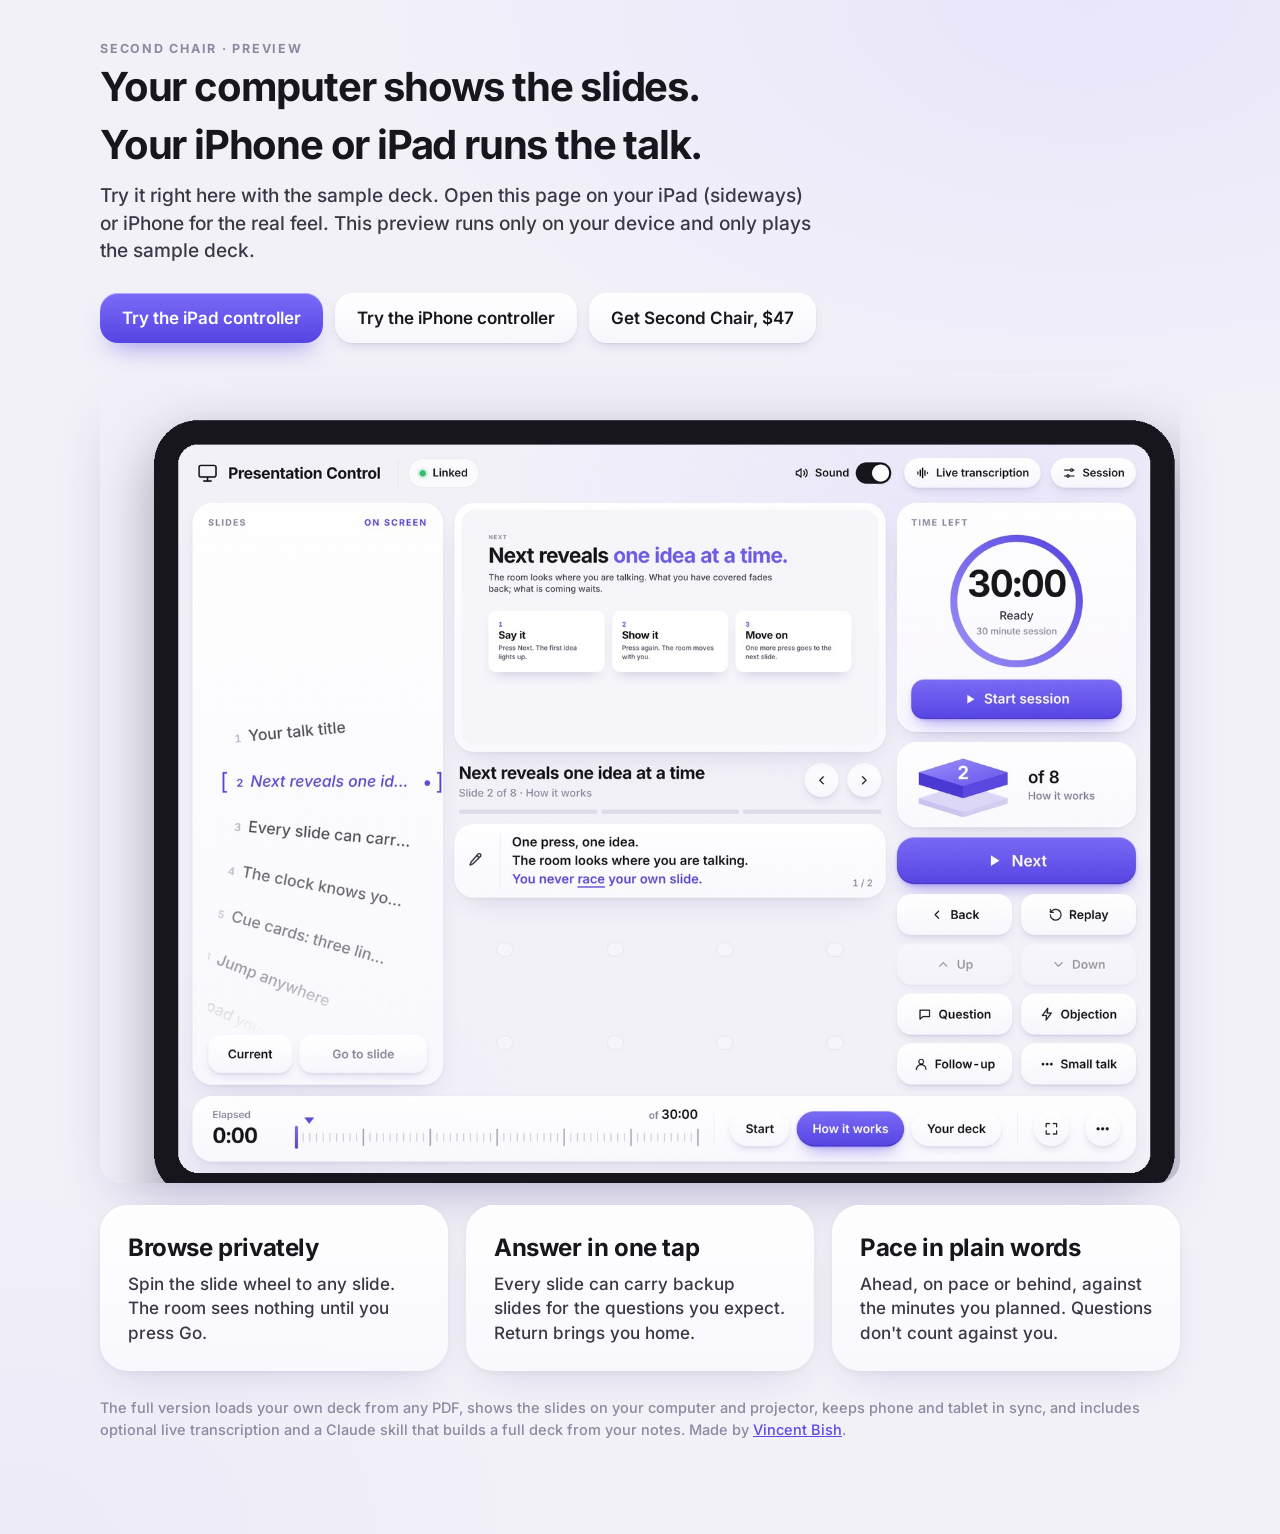
==== second-chair-preview/index.html @ 40d5d6bf "Portfolio: case studies, Second Chair media, CCHAC study work Co-Authored-By: Claude Opus 5.5 <norep" ====
<!doctype html><html lang="en"><head><meta charset="utf-8"><meta name="viewport" content="width=device-width, initial-scale=1">
<title>Second Chair: presentation control for iPhone and iPad (preview)</title>
<meta name="description" content="Try Second Chair in your browser: a presentation controller for iPhone and iPad with a slide wheel, plain-words pacing, cue cards and one-tap backup slides.">
<meta property="og:title" content="Second Chair: presentation control for iPhone and iPad"><meta property="og:image" content="https://vincentbish.com/second-chair/cover-ipad.jpg">
<link rel="stylesheet" href="ui.css"><style>.hero img{width:100%;border-radius:22px;display:block;box-shadow:0 30px 60px -30px rgba(50,40,120,.4)}.bar{display:flex;gap:12px;flex-wrap:wrap;margin:22px 0 30px}.card p{color:var(--ink2);margin:6px 0 0}</style></head><body><div class="wrap">
<div class="lab">Second Chair · Preview</div><h1>Your computer shows the slides.<br>Your iPhone or iPad runs the talk.</h1>
<p class="lede">Try it right here with the sample deck. Open this page on your iPad (sideways) or iPhone for the real feel. This preview runs only on your device and only plays the sample deck.</p>
<div class="bar"><a class="btn prim" href="ipad.html">Try the iPad controller</a><a class="btn" href="control.html">Try the iPhone controller</a><a class="btn" href="https://6622888999216.gumroad.com/l/second-chair">Get Second Chair, $47</a></div>
<div class="hero"><img src="cover-ipad.jpg" alt="The Second Chair iPad controller"></div>
<div class="grid3" style="margin-top:22px">
<div class="surf card"><h2>Browse privately</h2><p>Spin the slide wheel to any slide. The room sees nothing until you press Go.</p></div>
<div class="surf card"><h2>Answer in one tap</h2><p>Every slide can carry backup slides for the questions you expect. Return brings you home.</p></div>
<div class="surf card"><h2>Pace in plain words</h2><p>Ahead, on pace or behind, against the minutes you planned. Questions don't count against you.</p></div></div>
<p class="small mute" style="margin-top:26px">The full version loads your own deck from any PDF, shows the slides on your computer and projector, keeps phone and tablet in sync, and includes optional live transcription and a Claude skill that builds a full deck from your notes. Made by <a href="https://vincentbish.com">Vincent Bish</a>.</p>
</div></body></html>
---- second-chair-preview/ui.css ----
/* Shared look for the computer-side pages (home, Deck Loader). Same material as the tablet controller. */
@font-face{font-family:I;font-weight:400;src:url(inter-latin-400-normal.woff2)}@font-face{font-family:I;font-weight:500;src:url(inter-latin-500-normal.woff2)}
@font-face{font-family:I;font-weight:600;src:url(inter-latin-600-normal.woff2)}@font-face{font-family:I;font-weight:700;src:url(inter-latin-700-normal.woff2)}
:root{--ink:#17161C;--ink2:#3A3846;--mute:#8C89A0;--hair:rgba(40,30,100,.09);--v1:#7A6CF7;--v2:#5644E3;--v:#5B4BE6;--vsoft:#ECE9FD;--spring:cubic-bezier(.34,1.56,.64,1)}
*{box-sizing:border-box}
html{background:radial-gradient(1200px 700px at 85% 0%,#E9E5FB 0,transparent 60%),radial-gradient(900px 600px at 0% 100%,#ECEAF6 0,transparent 60%),#F2F1F8;min-height:100%}
body{margin:0;font:500 17px/1.45 I,system-ui,sans-serif;color:var(--ink);padding:40px 24px 80px}
.wrap{max-width:1080px;margin:0 auto}
h1{font-size:40px;letter-spacing:-1.2px;margin:0;font-weight:700}h2{font-size:24px;letter-spacing:-.4px;margin:0 0 6px;font-weight:700}
.lede{color:var(--ink2);font-size:19px;margin:8px 0 28px;max-width:720px}
.lab{font-size:12.5px;font-weight:700;letter-spacing:.14em;color:var(--mute);text-transform:uppercase}
.surf{background:linear-gradient(180deg,rgba(255,255,255,.95),rgba(250,249,254,.9));border-radius:28px;padding:26px 28px;box-shadow:0 1px 0 #fff inset,0 18px 40px -18px rgba(50,40,120,.16),0 2px 6px rgba(50,40,120,.05)}
.grid3{display:grid;grid-template-columns:repeat(3,1fr);gap:18px}@media(max-width:900px){.grid3{grid-template-columns:1fr}}
.btn{display:inline-flex;align-items:center;justify-content:center;gap:8px;height:50px;padding:0 22px;border-radius:18px;border:0;cursor:pointer;font:600 17px I,system-ui;color:var(--ink);text-decoration:none;
 background:linear-gradient(180deg,#fff,#F7F6FC);box-shadow:0 1px 0 #fff inset,0 6px 14px -6px rgba(50,40,120,.22),0 1px 2px rgba(50,40,120,.08);transition:transform .3s var(--spring)}
.btn:active{transform:translateY(2px) scale(.98)}
.btn.prim{color:#fff;background:linear-gradient(180deg,var(--v1),var(--v2));box-shadow:0 1px 0 rgba(255,255,255,.4) inset,0 14px 26px -12px rgba(86,68,227,.6)}
.btn[disabled]{opacity:.45;pointer-events:none}
.mute{color:var(--mute)}.small{font-size:14.5px}
input[type=text],input[type=number],select,textarea{font:500 16px I,system-ui;color:var(--ink);border:0;border-radius:12px;background:#F4F3F9;box-shadow:inset 0 0 0 1px var(--hair);padding:10px 12px;width:100%}
textarea{resize:vertical;min-height:74px}
input:focus,select:focus,textarea:focus{outline:2px solid var(--v1)}
a{color:var(--v)}
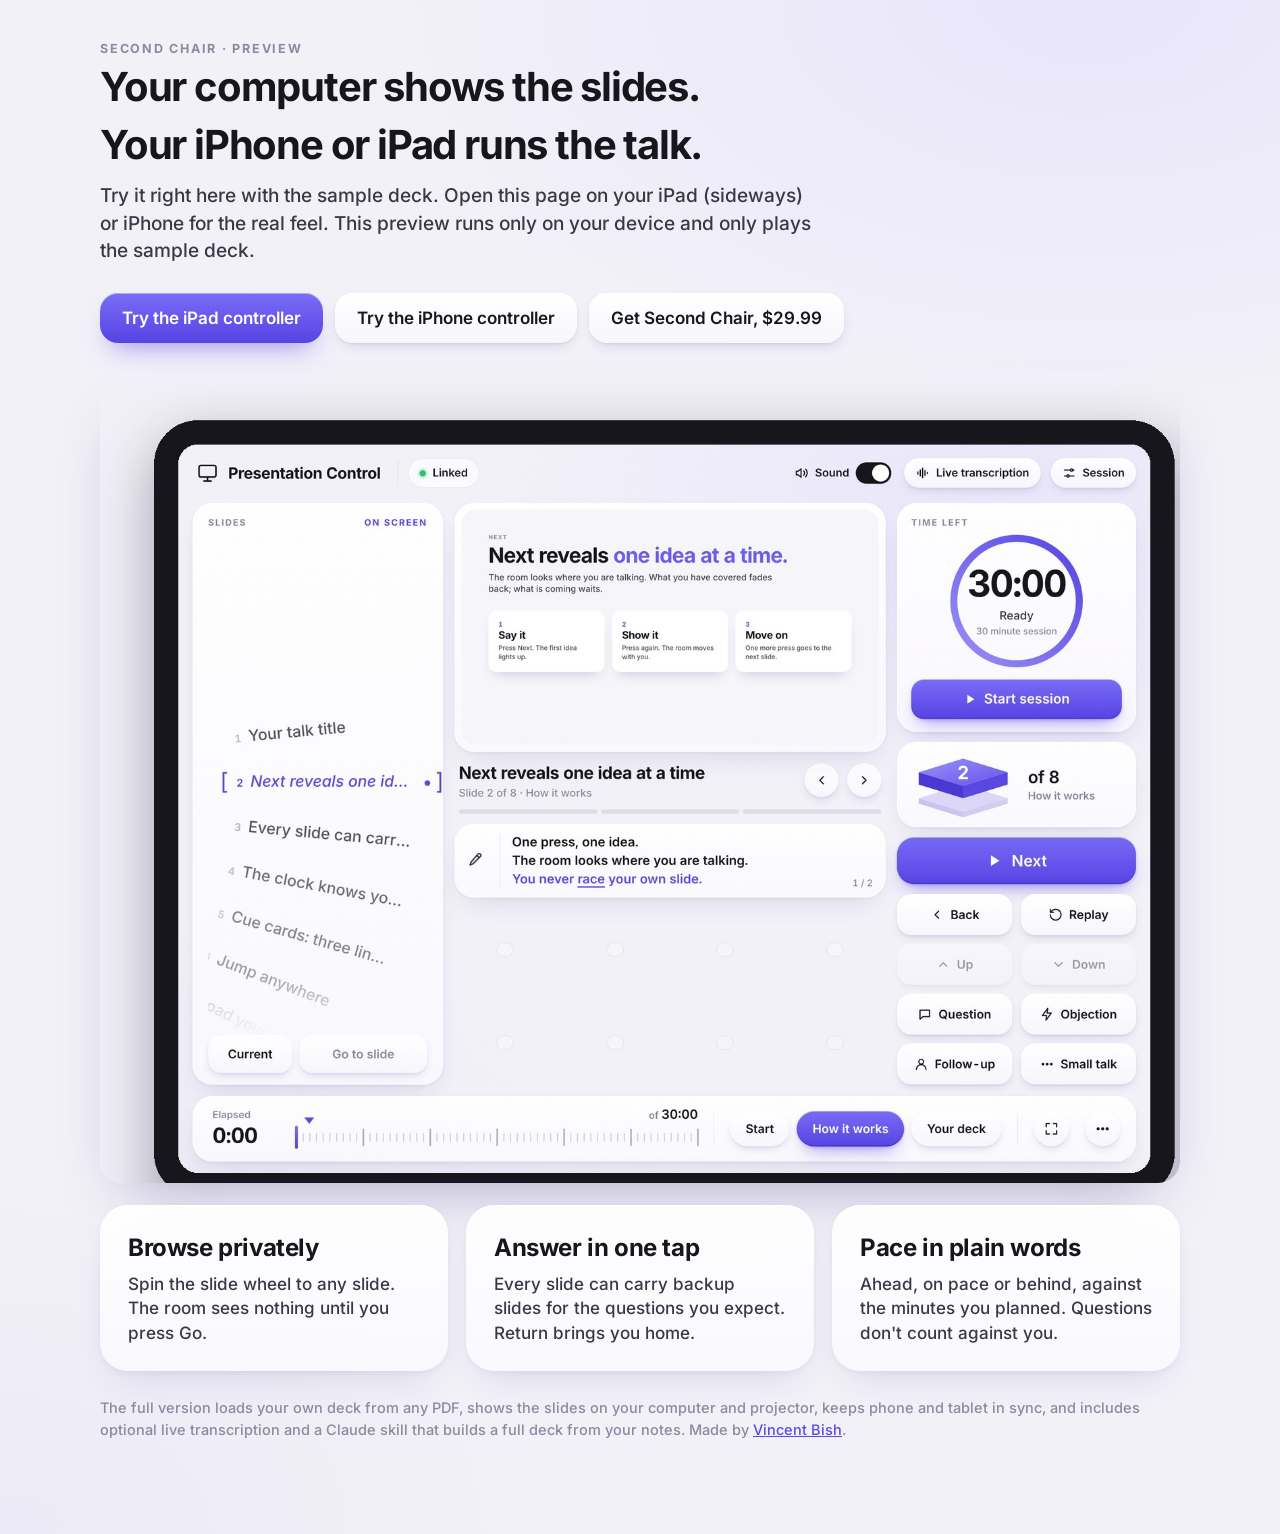
==== commit b20ee855: "Second Chair preview: price now $29.99 Co-Authored-By: Claude Opus 5.5 <noreply@anthropic.com> Claud" ====
--- a/second-chair-preview/index.html
+++ b/second-chair-preview/index.html
@@ -5,7 +5,7 @@
 <link rel="stylesheet" href="ui.css"><style>.hero img{width:100%;border-radius:22px;display:block;box-shadow:0 30px 60px -30px rgba(50,40,120,.4)}.bar{display:flex;gap:12px;flex-wrap:wrap;margin:22px 0 30px}.card p{color:var(--ink2);margin:6px 0 0}</style></head><body><div class="wrap">
 <div class="lab">Second Chair · Preview</div><h1>Your computer shows the slides.<br>Your iPhone or iPad runs the talk.</h1>
 <p class="lede">Try it right here with the sample deck. Open this page on your iPad (sideways) or iPhone for the real feel. This preview runs only on your device and only plays the sample deck.</p>
-<div class="bar"><a class="btn prim" href="ipad.html">Try the iPad controller</a><a class="btn" href="control.html">Try the iPhone controller</a><a class="btn" href="https://6622888999216.gumroad.com/l/second-chair">Get Second Chair, $47</a></div>
+<div class="bar"><a class="btn prim" href="ipad.html">Try the iPad controller</a><a class="btn" href="control.html">Try the iPhone controller</a><a class="btn" href="https://6622888999216.gumroad.com/l/second-chair">Get Second Chair, $29.99</a></div>
 <div class="hero"><img src="cover-ipad.jpg" alt="The Second Chair iPad controller"></div>
 <div class="grid3" style="margin-top:22px">
 <div class="surf card"><h2>Browse privately</h2><p>Spin the slide wheel to any slide. The room sees nothing until you press Go.</p></div>
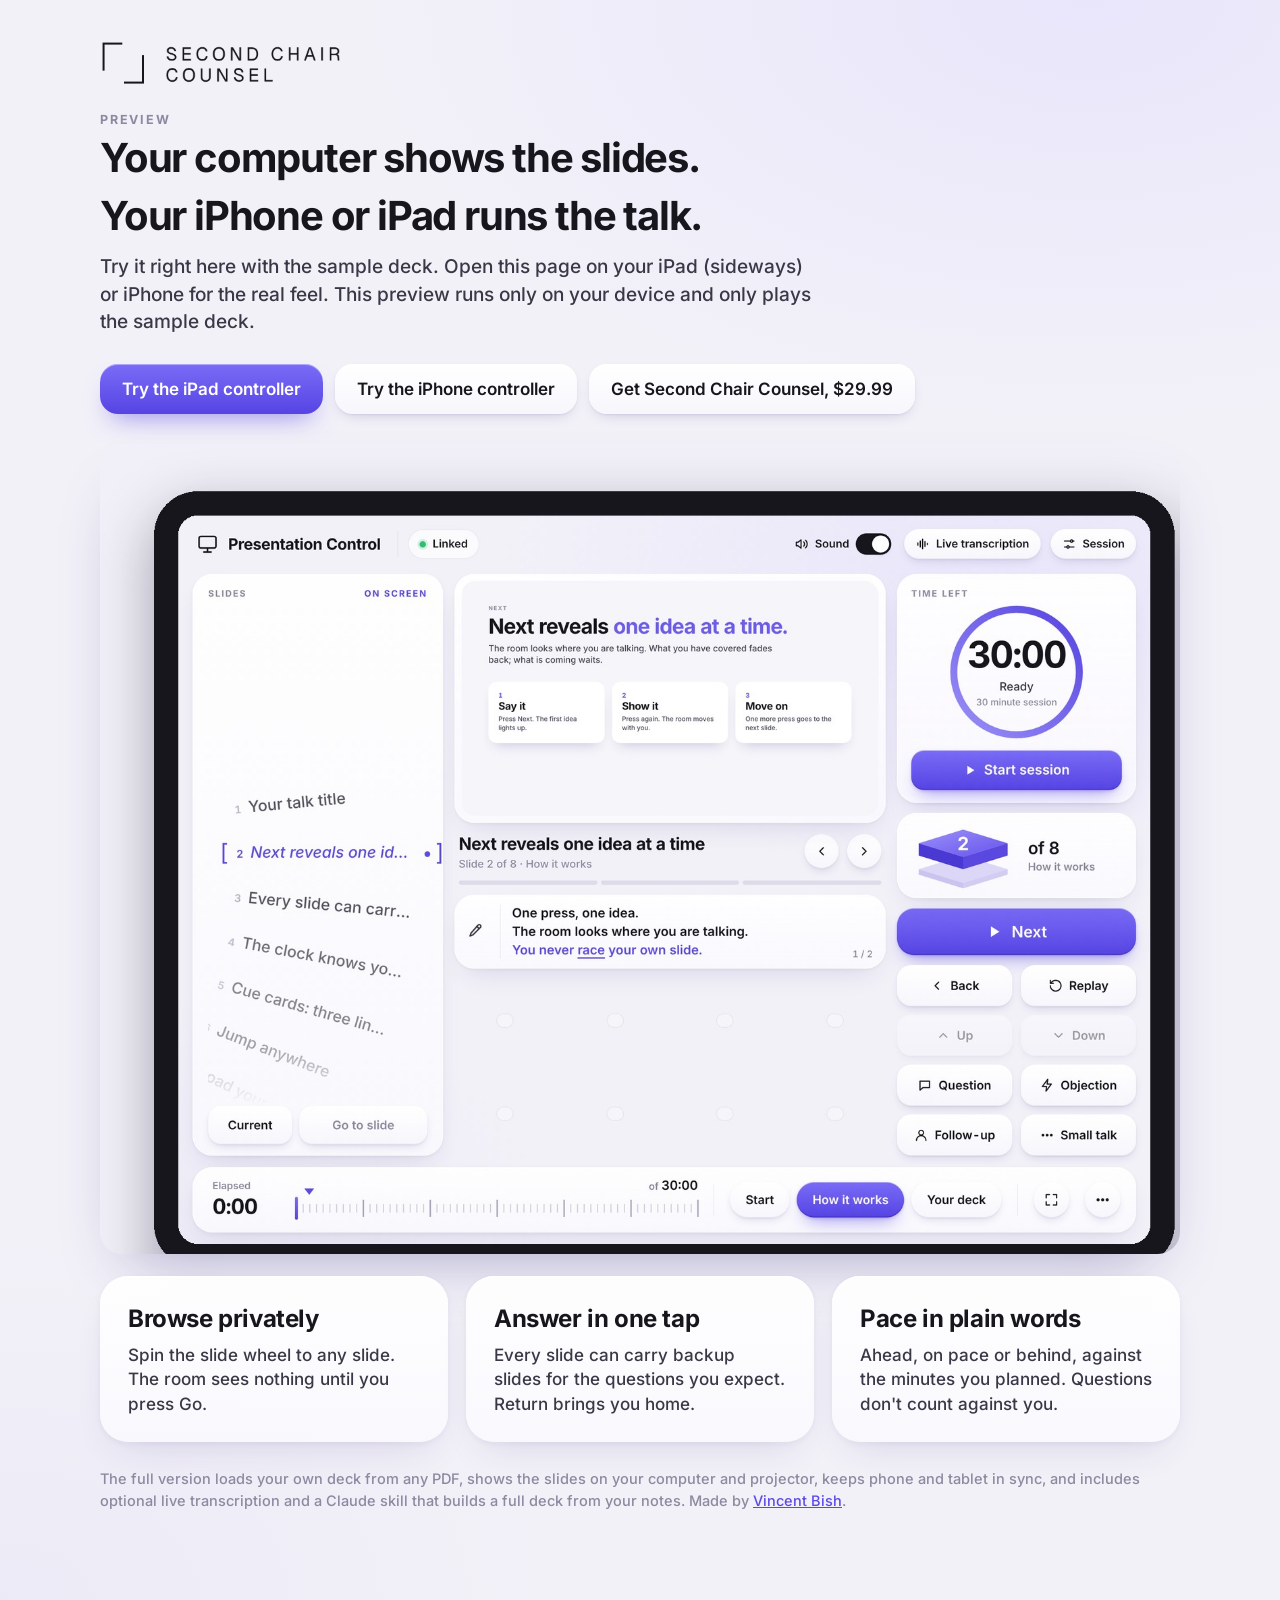
==== commit e58b7968: "Rename to Second Chair Counsel; add logo and app icons Co-Authored-By: Claude Opus 5.5 <noreply@anth" ====
--- a/second-chair-preview/index.html
+++ b/second-chair-preview/index.html
@@ -1,12 +1,12 @@
 <!doctype html><html lang="en"><head><meta charset="utf-8"><meta name="viewport" content="width=device-width, initial-scale=1">
-<title>Second Chair: presentation control for iPhone and iPad (preview)</title>
-<meta name="description" content="Try Second Chair in your browser: a presentation controller for iPhone and iPad with a slide wheel, plain-words pacing, cue cards and one-tap backup slides.">
-<meta property="og:title" content="Second Chair: presentation control for iPhone and iPad"><meta property="og:image" content="https://vincentbish.com/second-chair/cover-ipad.jpg">
+<title>Second Chair Counsel: presentation control for iPhone and iPad (preview)</title>
+<meta name="description" content="Try Second Chair Counsel in your browser: a presentation controller for iPhone and iPad with a slide wheel, plain-words pacing, cue cards and one-tap backup slides.">
+<meta property="og:title" content="Second Chair Counsel: presentation control for iPhone and iPad"><meta property="og:image" content="https://vincentbish.com/second-chair/cover-ipad.jpg">
 <link rel="stylesheet" href="ui.css"><style>.hero img{width:100%;border-radius:22px;display:block;box-shadow:0 30px 60px -30px rgba(50,40,120,.4)}.bar{display:flex;gap:12px;flex-wrap:wrap;margin:22px 0 30px}.card p{color:var(--ink2);margin:6px 0 0}</style></head><body><div class="wrap">
-<div class="lab">Second Chair · Preview</div><h1>Your computer shows the slides.<br>Your iPhone or iPad runs the talk.</h1>
+<img src="second-chair-counsel-logo-ink.png" alt="Second Chair Counsel" width="300" style="display:block;width:300px;height:auto;margin:0 0 26px"><div class="lab">Preview</div><h1>Your computer shows the slides.<br>Your iPhone or iPad runs the talk.</h1>
 <p class="lede">Try it right here with the sample deck. Open this page on your iPad (sideways) or iPhone for the real feel. This preview runs only on your device and only plays the sample deck.</p>
-<div class="bar"><a class="btn prim" href="ipad.html">Try the iPad controller</a><a class="btn" href="control.html">Try the iPhone controller</a><a class="btn" href="https://6622888999216.gumroad.com/l/second-chair">Get Second Chair, $29.99</a></div>
-<div class="hero"><img src="cover-ipad.jpg" alt="The Second Chair iPad controller"></div>
+<div class="bar"><a class="btn prim" href="ipad.html">Try the iPad controller</a><a class="btn" href="control.html">Try the iPhone controller</a><a class="btn" href="https://6622888999216.gumroad.com/l/second-chair">Get Second Chair Counsel, $29.99</a></div>
+<div class="hero"><img src="cover-ipad.jpg" alt="The Second Chair Counsel iPad controller"></div>
 <div class="grid3" style="margin-top:22px">
 <div class="surf card"><h2>Browse privately</h2><p>Spin the slide wheel to any slide. The room sees nothing until you press Go.</p></div>
 <div class="surf card"><h2>Answer in one tap</h2><p>Every slide can carry backup slides for the questions you expect. Return brings you home.</p></div>
